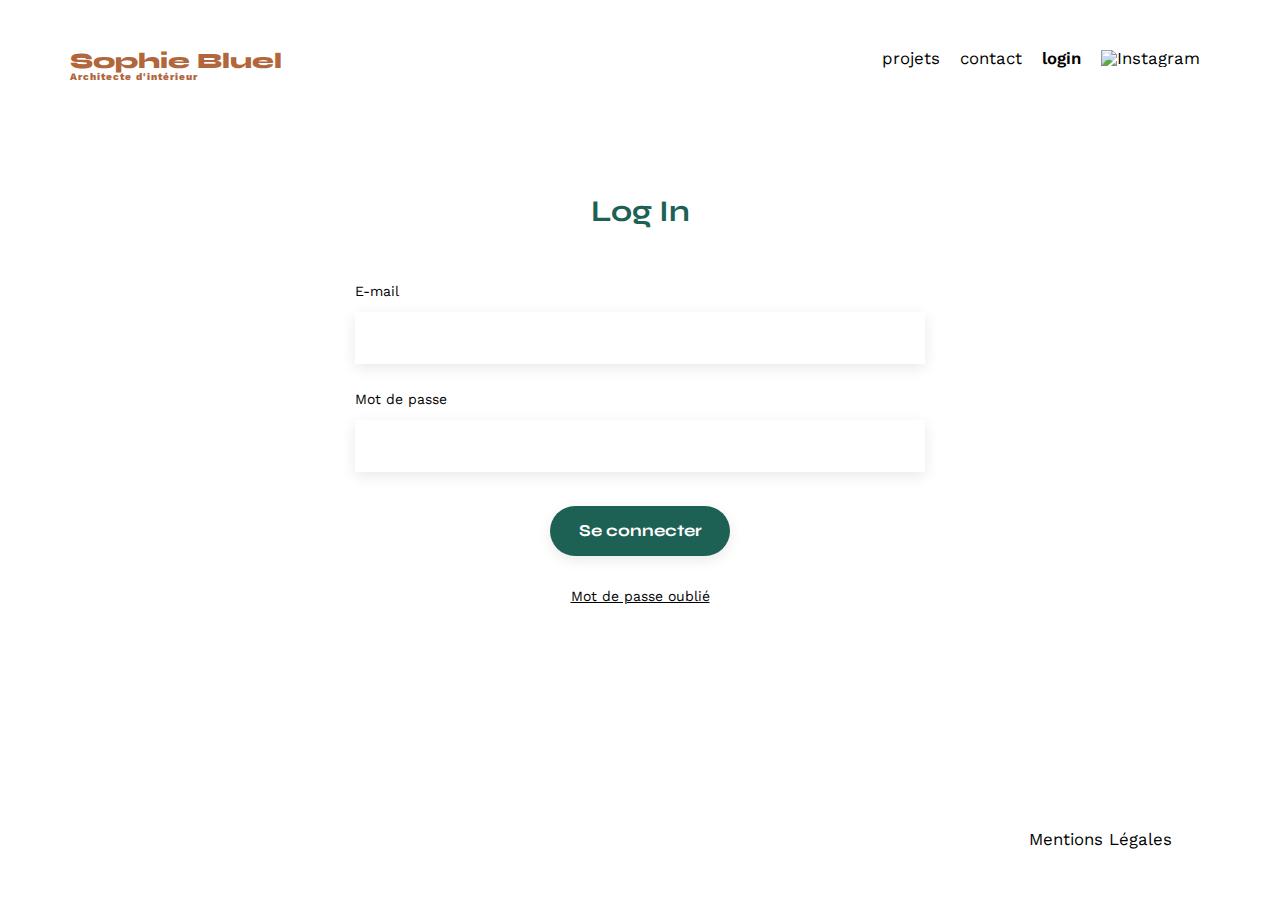
==== FrontEnd/login.html @ 41b622bf "Ajout de la page Login (non fonctionnelle)" ====
<!DOCTYPE html>
<html lang="fr">
<head>
	<meta charset="UTF-8">
	<title>Login</title>
	<meta name="viewport" content="width=device-width, initial-scale=1.0">
	<link rel="preconnect" href="https://fonts.googleapis.com">
	<link rel="preconnect" href="https://fonts.gstatic.com" crossorigin>
	<link href="https://fonts.googleapis.com/css2?family=Syne:wght@700;800&family=Work+Sans&display=swap" rel="stylesheet">
	<meta name="description" content="">
	<link rel="stylesheet" href="./assets/style.css">
</head>
<body>
    <header>
        <h1>Sophie Bluel <span>Architecte d'intérieur</span></h1>
        <nav>
            <ul>
                <li>projets</li>
                <li>contact</li>
                <li class="login-button">login</li>
                <li><img src="./assets/icons/instagram.png" alt="Instagram"></li>
            </ul>
        </nav>
    </header>    

    <main>
        <section id="connection">
            <h2>Log In</h2>
            <form action="#" method="post">
                <label for="email">E-mail</label>
                <input type="text" name="email" id="email">
                <label for="mdp">Mot de passe</label>
                <input type="text" name="mdp" id="mdp">
                <input type="submit" value="Se connecter">
                <a href="#">Mot de passe oublié</a>
            </form>
        </section>
    </main>

    <footer>
	    <nav>
		    <ul>
			    <li>Mentions Légales</li>
		    </ul>
	    </nav>
    </footer>
</body>
---- FrontEnd/assets/style.css ----
/* http://meyerweb.com/eric/tools/css/reset/
   v2.0 | 20110126
   License: none (public domain)
*/

html, body, div, span, applet, object, iframe,
h1, h2, h3, h4, h5, h6, p, blockquote, pre,
a, abbr, acronym, address, big, cite, code,
del, dfn, em, img, ins, kbd, q, s, samp,
small, strike, strong, sub, sup, tt, var,
b, u, i, center,
dl, dt, dd, ol, ul, li,
fieldset, form, label, legend,
table, caption, tbody, tfoot, thead, tr, th, td,
article, aside, canvas, details, embed,
figure, figcaption, footer, header, hgroup,
menu, nav, output, ruby, section, summary,
time, mark, audio, video {
	margin: 0;
	padding: 0;
	border: 0;
	font-size: 100%;
	font: inherit;
	vertical-align: baseline;
}
/* HTML5 display-role reset for older browsers */
article, aside, details, figcaption, figure,
footer, header, hgroup, menu, nav, section {
	display: block;
}
body {
	line-height: 1;
}
ol, ul {
	list-style: none;
}
blockquote, q {
	quotes: none;
}
blockquote:before, blockquote:after,
q:before, q:after {
	content: '';
	content: none;
}
table {
	border-collapse: collapse;
	border-spacing: 0;
}
/** end reset css**/
body {
	max-width: 1140px;
	margin:auto;
	font-family: 'Work Sans' ;
	font-size: 14px;
}
header {
	display: flex;
	justify-content: space-between;
	margin: 50px 0
}
section {
	margin: 50px 0
}

h1{
	display: flex;
	flex-direction: column;
	font-family: 'Syne';
	font-size: 22px;
	font-weight: 800;
	color: #B1663C
}

h1 > span {
	font-family: 'Work Sans';
	font-size:10px;
	letter-spacing: 0.1em;
;
}

h2{
	font-family: 'Syne';
	font-weight: 700;
	font-size: 30px;
	color: #1D6154
}
nav ul {
	display: flex;
	align-items: center;
	list-style-type: none;

}
nav li {
	padding: 0 10px;
	font-size: 1.2em;
}

li:hover {
	color: #B1663C;
}
#introduction {
	display: flex;
	align-items: center;
}
#introduction figure {
	flex: 1
}
#introduction img {
	display: block;
	margin: auto;
	width: 80%;
}

#introduction article {
	flex: 1
}
#introduction h2 {
	margin-bottom: 1em;
}

#introduction p {
	margin-bottom: 0.5em;
}
#portfolio h2 {
	text-align: center;
	margin-bottom: 1em;
}

.buttons {
	display: flex;
	flex-direction: row;
	justify-content: center;
	gap: 10px;
	margin-bottom: 3em;
}

#filter-button {
	background-color: white;
	border: 1px solid #1d6154;
	border-radius: 25px;
	font-family: 'Syne';
	font-weight: 700;
	font-size: 16px;
	color: #1D6154;
	padding: 10px;
	min-width: 100px;
}

#filter-button:hover {
	background-color: #1D6154;
	color: white;
}

#filter-button:focus {
	background-color: #1D6154;
	color: white;
}

.gallery {
	width: 100%;
	display: grid;
	grid-template-columns: 1fr 1fr 1fr;
	grid-column-gap: 20px;
	grid-row-gap: 20px;
}

.gallery img {
	width: 100%;

}
#contact {
	width: 50%;
margin: auto;
}
#contact > * {
	text-align: center;

}
#contact h2{
	margin-bottom: 20px;
}
#contact form {
	text-align: left;
	margin-top:30px;
	display: flex;
	flex-direction: column;
}

#contact input {
	height: 50px;
	font-size: 1.2em;
	border: none;
	box-shadow: 0px 4px 14px rgba(0, 0, 0, 0.09);
}
#contact label {
	margin: 2em 0 1em 0;
}
#contact textarea {
	border: none;
	box-shadow: 0px 4px 14px rgba(0, 0, 0, 0.09);
}

input[type="submit"]{
	font-family: 'Syne';
	font-weight: 700;
	color: white;
	background-color: #1D6154;
	margin : 2em auto ;
	width: 180px;
	text-align: center;
	border-radius: 60px ;
}

footer nav ul {
	display: flex;
	justify-content: flex-end;
	margin: 2em
}

.login-button {
	font-weight: 600;
}

#connection {
	width: 50%;
	margin: auto;
	margin-top: 10%;
	margin-bottom: 20%;
}
#connection > * {
	text-align: center;
}
#connection h2{
	margin-bottom: 20px;
}
#connection form {
	text-align: left;
	margin-top:30px;
	display: flex;
	flex-direction: column;
}

#connection input {
	height: 50px;
	font-size: 1.2em;
	border: none;
	box-shadow: 0px 4px 14px rgba(0, 0, 0, 0.09);
}
#connection label {
	margin: 2em 0 1em 0;
}
#connection textarea {
	border: none;
	box-shadow: 0px 4px 14px rgba(0, 0, 0, 0.09);
}

#connection a {
	color: black;
	text-align: center;
}
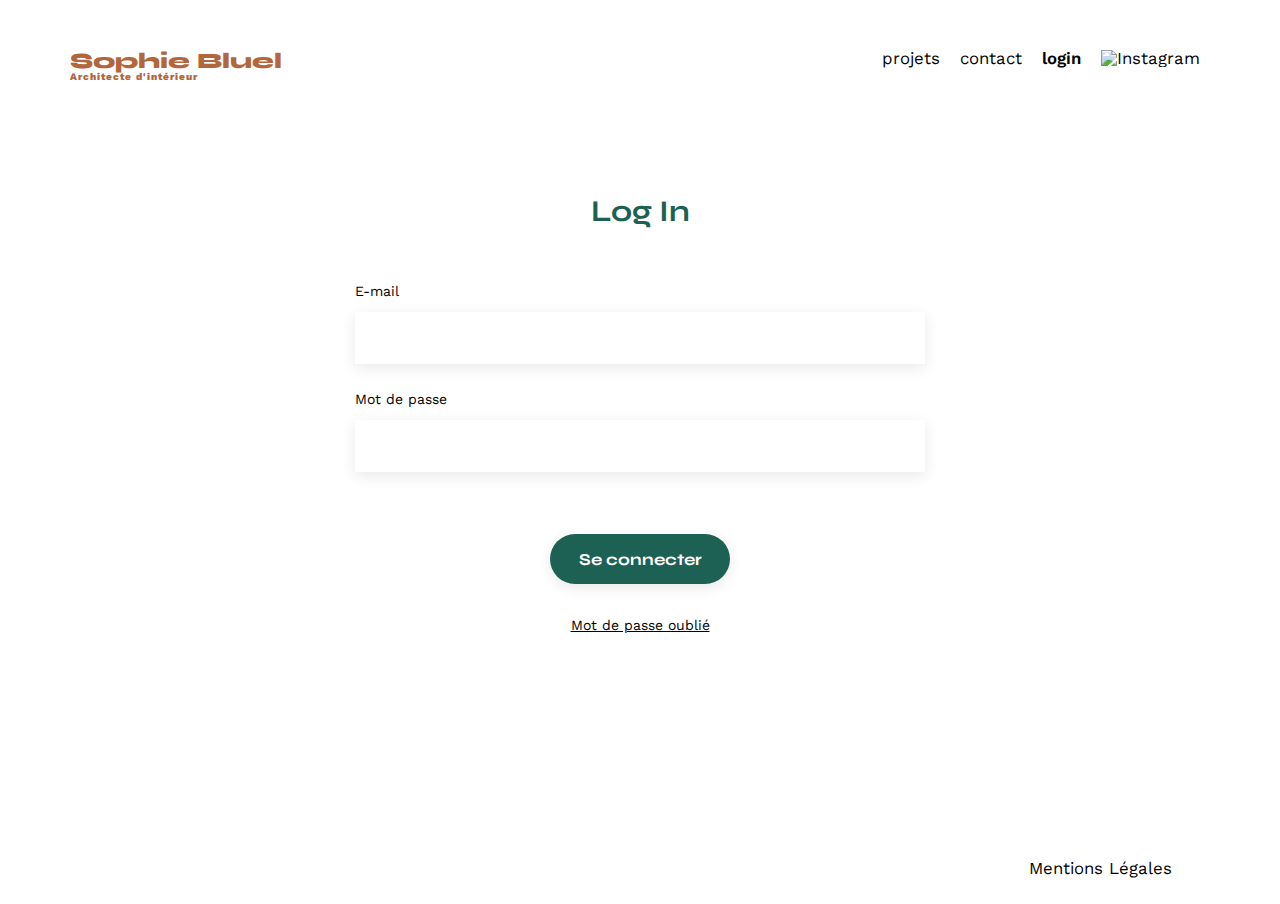
==== commit 4d1787ab: "Login fonctionnel" ====
--- a/FrontEnd/login.html
+++ b/FrontEnd/login.html
@@ -26,12 +26,15 @@
     <main>
         <section id="connection">
             <h2>Log In</h2>
-            <form action="#" method="post">
+            <form>
                 <label for="email">E-mail</label>
                 <input type="text" name="email" id="email">
                 <label for="mdp">Mot de passe</label>
                 <input type="text" name="mdp" id="mdp">
-                <input type="submit" value="Se connecter">
+                <div id="erreur">
+
+                </div>
+                <input id="btn-connexion" type="submit" value="Se connecter">
                 <a href="#">Mot de passe oublié</a>
             </form>
         </section>
@@ -44,4 +47,6 @@
 		    </ul>
 	    </nav>
     </footer>
-</body>+    <script src="./login.js"></script>
+</body>
+</html>--- a/FrontEnd/assets/style.css
+++ b/FrontEnd/assets/style.css
@@ -257,4 +257,13 @@
 #connection a {
 	color: black;
 	text-align: center;
+}
+
+#erreur {
+	padding-top: 5%;
+	color: red;
+}
+
+#erreur p {
+	text-align: center;
 }